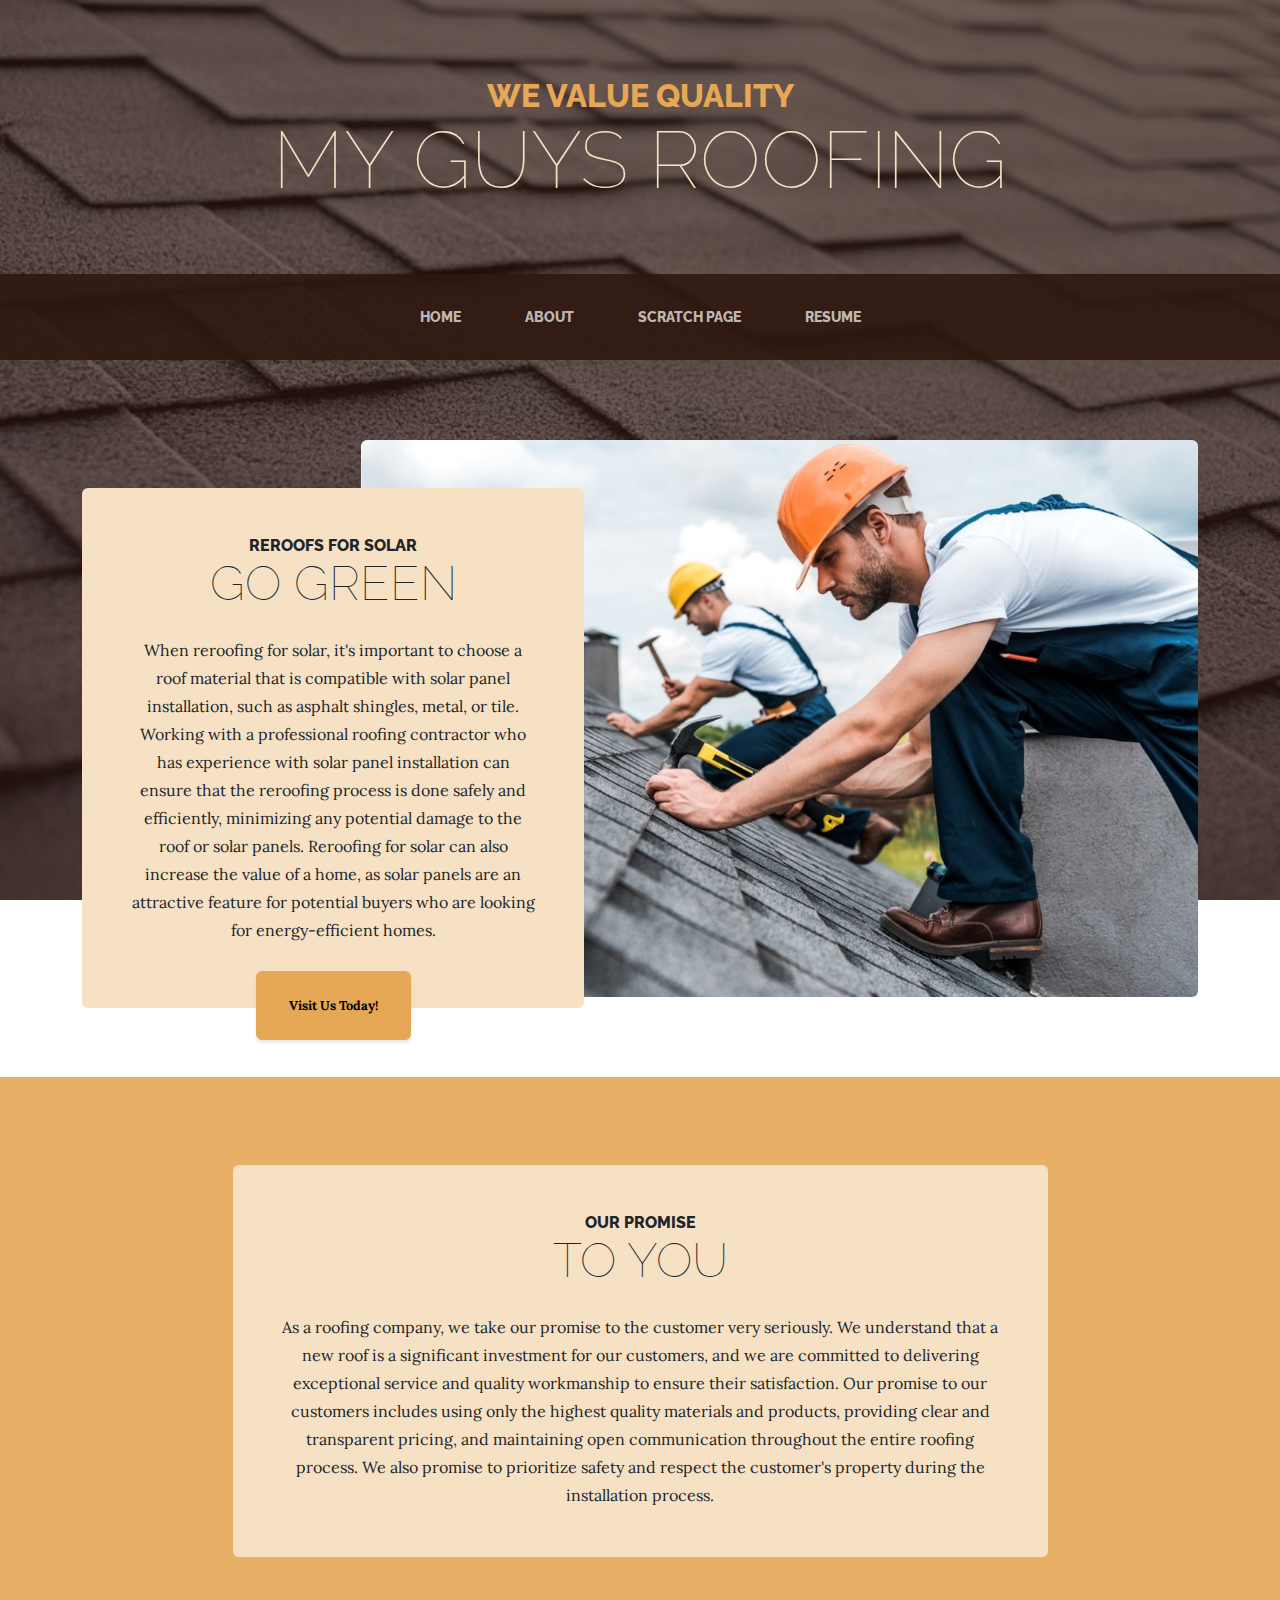
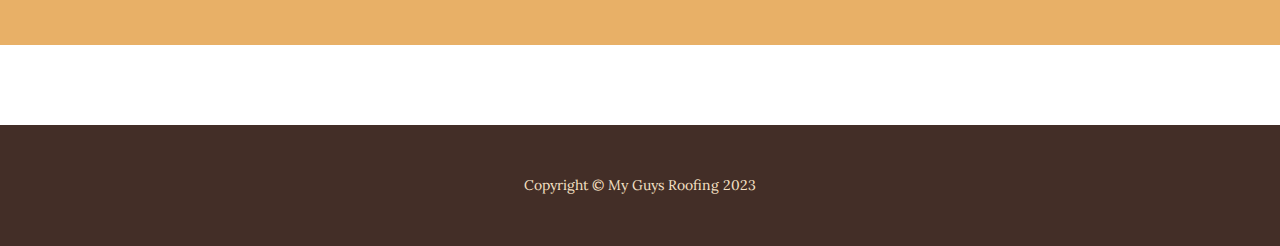
==== index.html @ 1e2d1cb4 "Add files via upload" ====
<!DOCTYPE html>
<html lang="en">
    <head>
        <meta charset="utf-8" />
        <meta name="viewport" content="width=device-width, initial-scale=1, shrink-to-fit=no" />
        <meta name="description" content="" />
        <meta name="author" content="" />
        <title>Kaleb Burch Roofing</title>
        <link rel="icon" type="image/x-icon" href="assets/favicon.ico" />
        <!-- Google fonts-->
        <link href="https://fonts.googleapis.com/css?family=Raleway:100,100i,200,200i,300,300i,400,400i,500,500i,600,600i,700,700i,800,800i,900,900i" rel="stylesheet" />
        <link href="https://fonts.googleapis.com/css?family=Lora:400,400i,700,700i" rel="stylesheet" />
        <!-- Core theme CSS (includes Bootstrap)-->
        <link href="css/styles.css" rel="stylesheet" />
       
    </head>
    <body>
        <header>
            <h1 class="site-heading text-center text-faded d-none d-lg-block">
                <span class="site-heading-upper text-primary mb-3">We Value quality</span>
                <span class="site-heading-lower">My Guys Roofing</span>
            </h1>
        </header>
        <!-- Navigation-->
        <nav class="navbar navbar-expand-lg navbar-dark py-lg-4" id="mainNav">
            <div class="container">
                <a class="navbar-brand text-uppercase fw-bold d-lg-none" href="index.html">Start Bootstrap</a>
                <button class="navbar-toggler" type="button" data-bs-toggle="collapse" data-bs-target="#navbarSupportedContent" aria-controls="navbarSupportedContent" aria-expanded="false" aria-label="Toggle navigation"><span class="navbar-toggler-icon"></span></button>
                <div class="collapse navbar-collapse" id="navbarSupportedContent">
                    <ul class="navbar-nav mx-auto">
                        <li class="nav-item px-lg-4"><a class="nav-link text-uppercase" href="index.html">Home</a></li>
                        <li class="nav-item px-lg-4"><a class="nav-link text-uppercase" href="about.html">About</a></li>
                        <li class="nav-item px-lg-4"><a class="nav-link text-uppercase" href="myscratchpage.html">Scratch Page</a></li>
                        <li class="nav-item px-lg-4"><a class="nav-link text-uppercase" href="myresume.html">Resume</a></li>
                    </ul>
                </div>
            </div>
        </nav>
        <section class="page-section clearfix">
            <div class="container">
                <div class="intro">
                    <img class="intro-img img-fluid mb-3 mb-lg-0 rounded" src="assets/img/intro.jpg" alt="..." />
                    <div class="intro-text left-0 text-center bg-faded p-5 rounded">
                        <h2 class="section-heading mb-4">
                            <span class="section-heading-upper">ReRoofs for Solar</span>
                            <span class="section-heading-lower">Go green</span>
                        </h2>
                        <p class="mb-3">When reroofing for solar, it's important to choose a roof material that is compatible with solar panel installation, such as asphalt shingles, metal, or tile.

                            Working with a professional roofing contractor who has experience with solar panel installation can ensure that the reroofing process is done safely and efficiently, minimizing any potential damage to the roof or solar panels.
                            
                            Reroofing for solar can also increase the value of a home, as solar panels are an attractive feature for potential buyers who are looking for energy-efficient homes.</p>
                        <div class="intro-button mx-auto"><a class="btn btn-primary btn-xl" href="#!">Visit Us Today!</a></div>
                    </div>
                </div>
            </div>
        </section>
        <section class="page-section cta">
            <div class="container">
                <div class="row">
                    <div class="col-xl-9 mx-auto">
                        <div class="cta-inner bg-faded text-center rounded">
                            <h2 class="section-heading mb-4">
                                <span class="section-heading-upper">Our Promise</span>
                                <span class="section-heading-lower">To You</span>
                            </h2>
                            <p class="mb-0">As a roofing company, we take our promise to the customer very seriously. We understand that a new roof is a significant investment for our customers, and we are committed to delivering exceptional service and quality workmanship to ensure their satisfaction. Our promise to our customers includes using only the highest quality materials and products, providing clear and transparent pricing, and maintaining open communication throughout the entire roofing process. We also promise to prioritize safety and respect the customer's property during the installation process.</p>
                        </div>
                    </div>
                </div>
            </div>
        </section>
        <footer class="footer text-faded text-center py-5">
            <div class="container"><p class="m-0 small">Copyright &copy; My Guys Roofing 2023</p></div>
        </footer>
        <!-- Bootstrap core JS-->
        <script src="https://cdn.jsdelivr.net/npm/bootstrap@5.2.3/dist/js/bootstrap.bundle.min.js"></script>
        <!-- Core theme JS-->
        <script src="js/scripts.js"></script>
    </body>
</html>
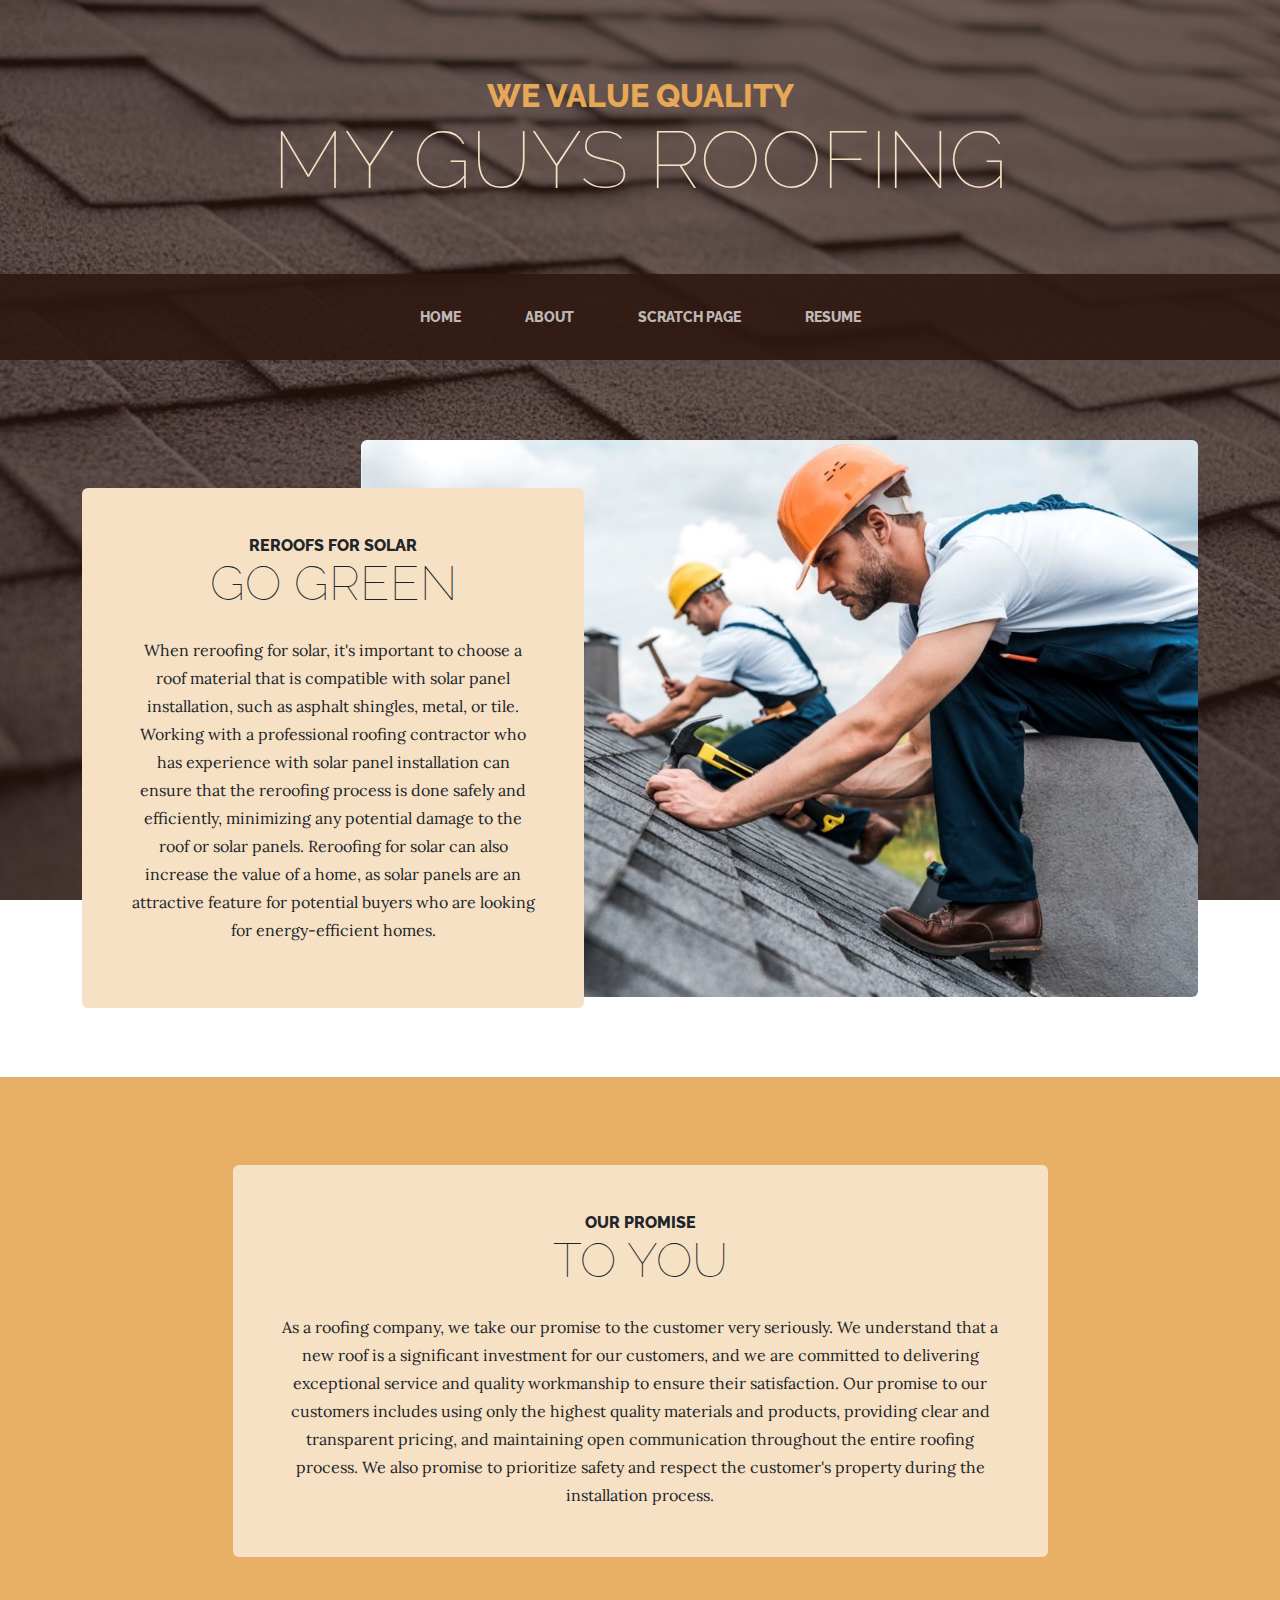
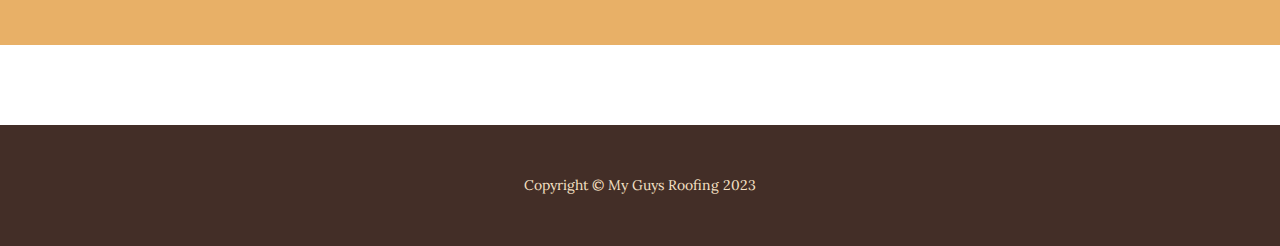
==== commit 20f3f6f1: "Add files via upload" ====
--- a/index.html
+++ b/index.html
@@ -24,7 +24,7 @@
         <!-- Navigation-->
         <nav class="navbar navbar-expand-lg navbar-dark py-lg-4" id="mainNav">
             <div class="container">
-                <a class="navbar-brand text-uppercase fw-bold d-lg-none" href="index.html">Start Bootstrap</a>
+                <a class="navbar-brand text-uppercase fw-bold d-lg-none" href="index.html">My Guys Roofing</a>
                 <button class="navbar-toggler" type="button" data-bs-toggle="collapse" data-bs-target="#navbarSupportedContent" aria-controls="navbarSupportedContent" aria-expanded="false" aria-label="Toggle navigation"><span class="navbar-toggler-icon"></span></button>
                 <div class="collapse navbar-collapse" id="navbarSupportedContent">
                     <ul class="navbar-nav mx-auto">
@@ -50,7 +50,6 @@
                             Working with a professional roofing contractor who has experience with solar panel installation can ensure that the reroofing process is done safely and efficiently, minimizing any potential damage to the roof or solar panels.
                             
                             Reroofing for solar can also increase the value of a home, as solar panels are an attractive feature for potential buyers who are looking for energy-efficient homes.</p>
-                        <div class="intro-button mx-auto"><a class="btn btn-primary btn-xl" href="#!">Visit Us Today!</a></div>
                     </div>
                 </div>
             </div>
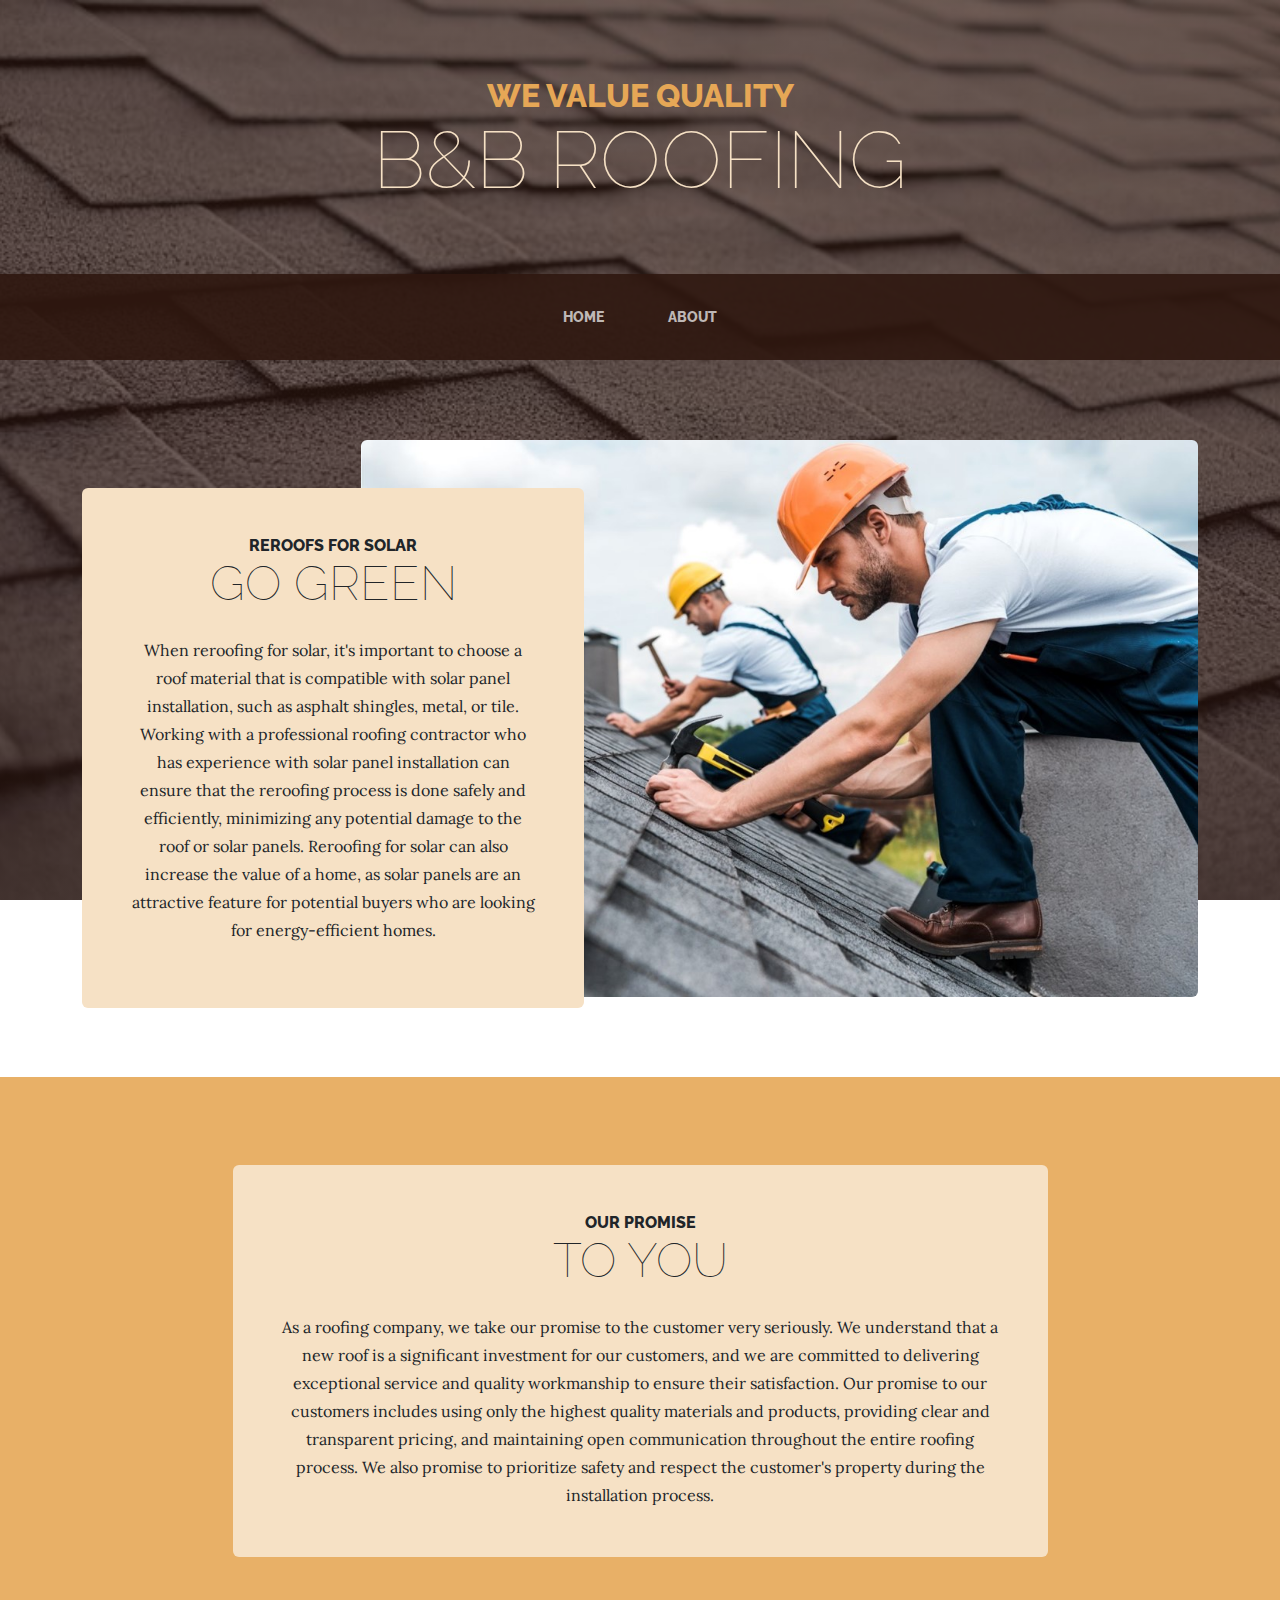
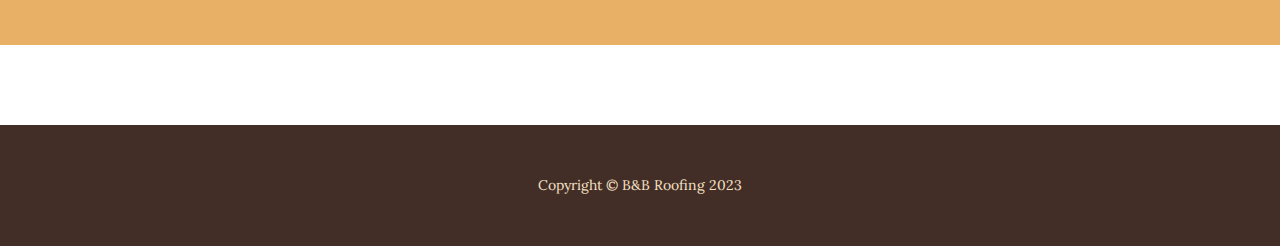
==== commit ffb5c73b: "Add files via upload" ====
--- a/index.html
+++ b/index.html
@@ -18,7 +18,7 @@
         <header>
             <h1 class="site-heading text-center text-faded d-none d-lg-block">
                 <span class="site-heading-upper text-primary mb-3">We Value quality</span>
-                <span class="site-heading-lower">My Guys Roofing</span>
+                <span class="site-heading-lower">B&B Roofing</span>
             </h1>
         </header>
         <!-- Navigation-->
@@ -30,8 +30,8 @@
                     <ul class="navbar-nav mx-auto">
                         <li class="nav-item px-lg-4"><a class="nav-link text-uppercase" href="index.html">Home</a></li>
                         <li class="nav-item px-lg-4"><a class="nav-link text-uppercase" href="about.html">About</a></li>
-                        <li class="nav-item px-lg-4"><a class="nav-link text-uppercase" href="myscratchpage.html">Scratch Page</a></li>
-                        <li class="nav-item px-lg-4"><a class="nav-link text-uppercase" href="myresume.html">Resume</a></li>
+                       <!--<li class="nav-item px-lg-4"><a class="nav-link text-uppercase" href="myscratchpage.html">Scratch Page</a></li>-->
+                        <!--<li class="nav-item px-lg-4"><a class="nav-link text-uppercase" href="myresume.html">Resume</a></li>-->
                     </ul>
                 </div>
             </div>
@@ -70,7 +70,7 @@
             </div>
         </section>
         <footer class="footer text-faded text-center py-5">
-            <div class="container"><p class="m-0 small">Copyright &copy; My Guys Roofing 2023</p></div>
+            <div class="container"><p class="m-0 small">Copyright &copy; B&B Roofing 2023</p></div>
         </footer>
         <!-- Bootstrap core JS-->
         <script src="https://cdn.jsdelivr.net/npm/bootstrap@5.2.3/dist/js/bootstrap.bundle.min.js"></script>
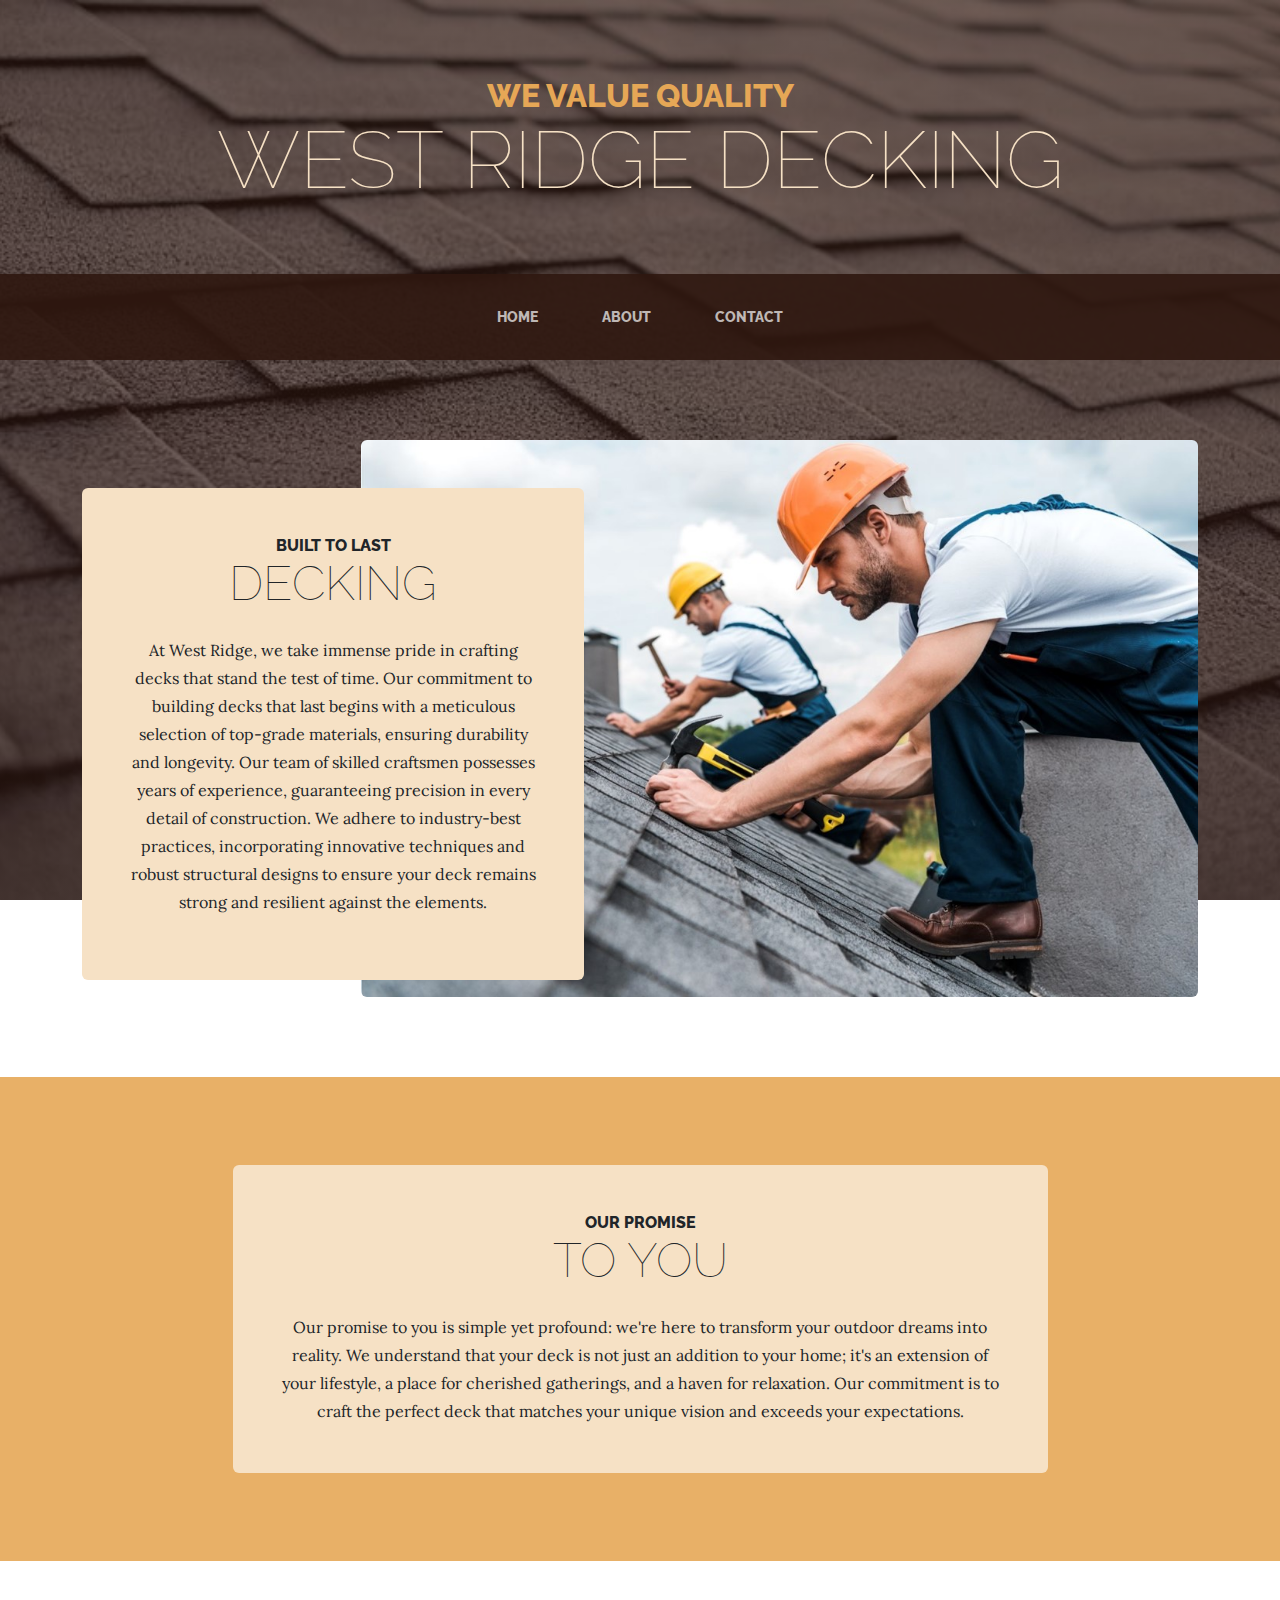
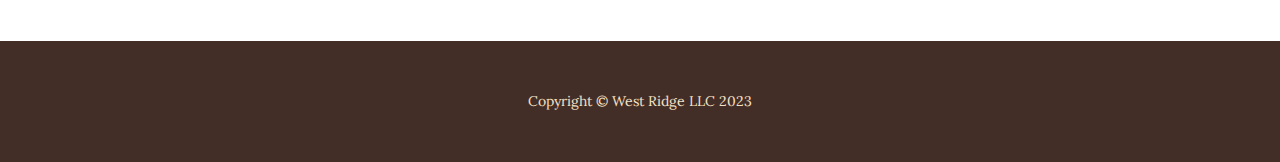
==== commit 83aeea91: "Add files via upload" ====
--- a/index.html
+++ b/index.html
@@ -5,7 +5,7 @@
         <meta name="viewport" content="width=device-width, initial-scale=1, shrink-to-fit=no" />
         <meta name="description" content="" />
         <meta name="author" content="" />
-        <title>Kaleb Burch Roofing</title>
+        <title>West Ridge Decking</title>
         <link rel="icon" type="image/x-icon" href="assets/favicon.ico" />
         <!-- Google fonts-->
         <link href="https://fonts.googleapis.com/css?family=Raleway:100,100i,200,200i,300,300i,400,400i,500,500i,600,600i,700,700i,800,800i,900,900i" rel="stylesheet" />
@@ -18,18 +18,20 @@
         <header>
             <h1 class="site-heading text-center text-faded d-none d-lg-block">
                 <span class="site-heading-upper text-primary mb-3">We Value quality</span>
-                <span class="site-heading-lower">B&B Roofing</span>
+                <span class="site-heading-lower">West Ridge Decking</span>
             </h1>
         </header>
         <!-- Navigation-->
         <nav class="navbar navbar-expand-lg navbar-dark py-lg-4" id="mainNav">
             <div class="container">
-                <a class="navbar-brand text-uppercase fw-bold d-lg-none" href="index.html">My Guys Roofing</a>
+                <a class="navbar-brand text-uppercase fw-bold d-lg-none" href="index.html">B&B Roofing</a>
                 <button class="navbar-toggler" type="button" data-bs-toggle="collapse" data-bs-target="#navbarSupportedContent" aria-controls="navbarSupportedContent" aria-expanded="false" aria-label="Toggle navigation"><span class="navbar-toggler-icon"></span></button>
                 <div class="collapse navbar-collapse" id="navbarSupportedContent">
                     <ul class="navbar-nav mx-auto">
                         <li class="nav-item px-lg-4"><a class="nav-link text-uppercase" href="index.html">Home</a></li>
                         <li class="nav-item px-lg-4"><a class="nav-link text-uppercase" href="about.html">About</a></li>
+                        <li class="nav-item px-lg-4"><a class="nav-link text-uppercase" href="store.html">Contact</a></li>
+
                        <!--<li class="nav-item px-lg-4"><a class="nav-link text-uppercase" href="myscratchpage.html">Scratch Page</a></li>-->
                         <!--<li class="nav-item px-lg-4"><a class="nav-link text-uppercase" href="myresume.html">Resume</a></li>-->
                     </ul>
@@ -42,15 +44,10 @@
                     <img class="intro-img img-fluid mb-3 mb-lg-0 rounded" src="assets/img/intro.jpg" alt="..." />
                     <div class="intro-text left-0 text-center bg-faded p-5 rounded">
                         <h2 class="section-heading mb-4">
-                            <span class="section-heading-upper">ReRoofs for Solar</span>
-                            <span class="section-heading-lower">Go green</span>
+                            <span class="section-heading-upper">Built to last</span>
+                            <span class="section-heading-lower">Decking</span>
                         </h2>
-                        <p class="mb-3">When reroofing for solar, it's important to choose a roof material that is compatible with solar panel installation, such as asphalt shingles, metal, or tile.
-
-                            Working with a professional roofing contractor who has experience with solar panel installation can ensure that the reroofing process is done safely and efficiently, minimizing any potential damage to the roof or solar panels.
-                            
-                            Reroofing for solar can also increase the value of a home, as solar panels are an attractive feature for potential buyers who are looking for energy-efficient homes.</p>
-                    </div>
+                        <p class="mb-3">At West Ridge, we take immense pride in crafting decks that stand the test of time. Our commitment to building decks that last begins with a meticulous selection of top-grade materials, ensuring durability and longevity. Our team of skilled craftsmen possesses years of experience, guaranteeing precision in every detail of construction. We adhere to industry-best practices, incorporating innovative techniques and robust structural designs to ensure your deck remains strong and resilient against the elements.  
                 </div>
             </div>
         </section>
@@ -63,14 +60,14 @@
                                 <span class="section-heading-upper">Our Promise</span>
                                 <span class="section-heading-lower">To You</span>
                             </h2>
-                            <p class="mb-0">As a roofing company, we take our promise to the customer very seriously. We understand that a new roof is a significant investment for our customers, and we are committed to delivering exceptional service and quality workmanship to ensure their satisfaction. Our promise to our customers includes using only the highest quality materials and products, providing clear and transparent pricing, and maintaining open communication throughout the entire roofing process. We also promise to prioritize safety and respect the customer's property during the installation process.</p>
+                            <p class="mb-0"> Our promise to you is simple yet profound: we're here to transform your outdoor dreams into reality. We understand that your deck is not just an addition to your home; it's an extension of your lifestyle, a place for cherished gatherings, and a haven for relaxation. Our commitment is to craft the perfect deck that matches your unique vision and exceeds your expectations. </p>
                         </div>
                     </div>
                 </div>
             </div>
         </section>
         <footer class="footer text-faded text-center py-5">
-            <div class="container"><p class="m-0 small">Copyright &copy; B&B Roofing 2023</p></div>
+            <div class="container"><p class="m-0 small">Copyright &copy; West Ridge LLC 2023</p></div>
         </footer>
         <!-- Bootstrap core JS-->
         <script src="https://cdn.jsdelivr.net/npm/bootstrap@5.2.3/dist/js/bootstrap.bundle.min.js"></script>
